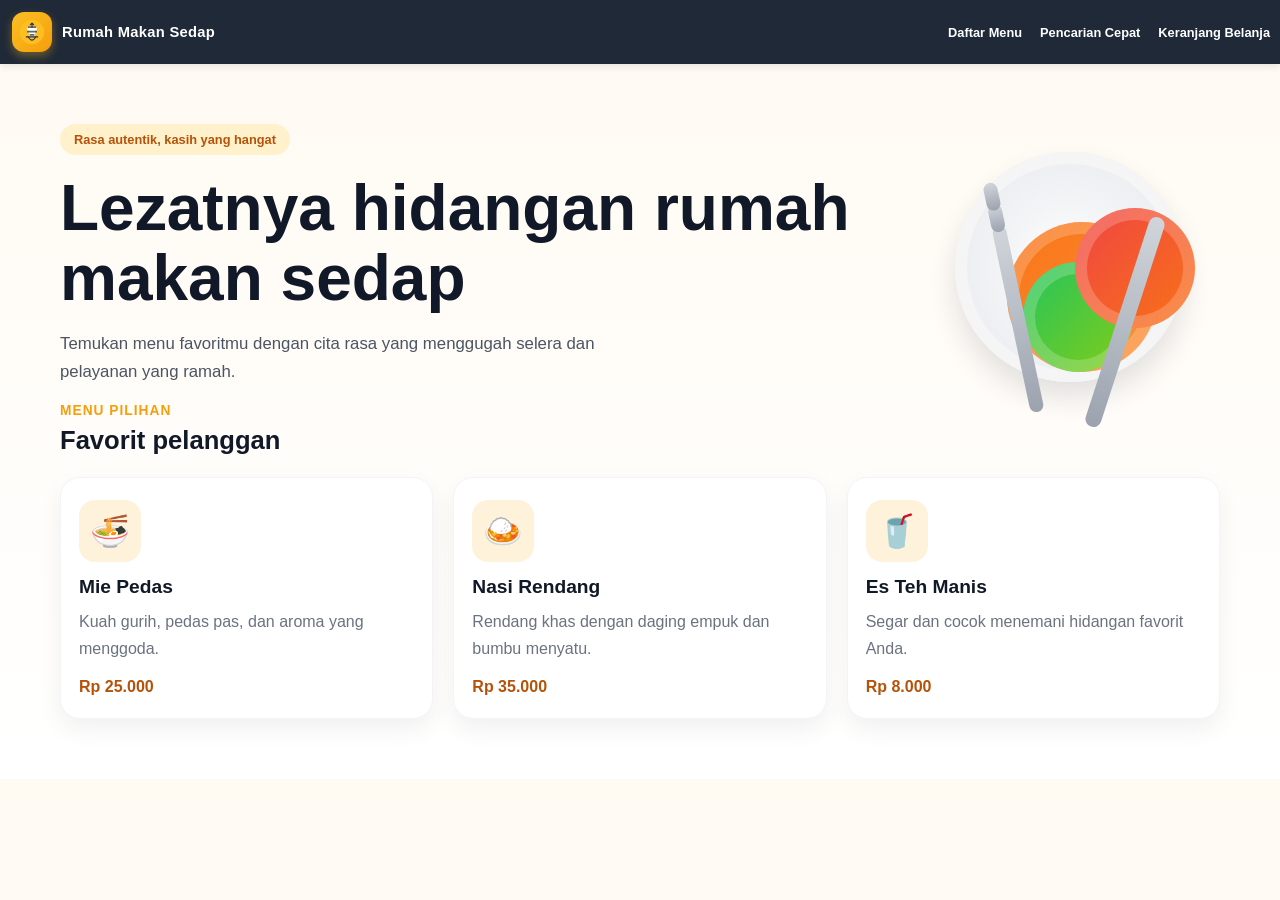
==== bljr.html @ e5545e33 "Initial commit" ====
<!DOCTYPE html>
<html lang="id">
  <head>
    <meta charset="UTF-8" />
    <meta name="viewport" content="width=device-width, initial-scale=1.0" />
    <title>Navbar</title>
    <link rel="stylesheet" href="rasya.css" />
  </head>
  <body>
    <header class="navbar">
      <div class="brand" aria-label="Rumah Makan Sedap">
        <div class="logo-mark" aria-hidden="true">
          <svg viewBox="0 0 64 64" xmlns="http://www.w3.org/2000/svg" role="img" aria-label="Logo rumah makan">
            <circle cx="32" cy="32" r="30" fill="#fbbf24" />
            <path d="M20 24c0-3.314 2.686-6 6-6h12c3.314 0 6 2.686 6 6v3c0 1.107-.893 2-2 2h-2v10c0 3.314-2.686 6-6 6h-4c-3.314 0-6-2.686-6-6V29h-2c-1.107 0-2-.893-2-2v-3Z" fill="#fff" />
            <path d="M22 18h20v4H22zm-2 11h24v4H20zm6 8h12v4H26z" fill="#1f2937" fill-opacity="0.7"/>
            <path d="M32 12v8M28 14l4-4 4 4" fill="none" stroke="#1f2937" stroke-width="2.5" stroke-linecap="round" stroke-linejoin="round"/>
            <path d="M18 44h28M24 46c2.5 4 5 6 8 6s5.5-2 8-6" fill="none" stroke="#1f2937" stroke-width="2.5" stroke-linecap="round"/>
          </svg>
        </div>
        <span class="brand-name">Rumah Makan Sedap</span>
      </div>

      <nav class="nav-menu" aria-label="Navigasi utama">
        <a href="#">Daftar Menu</a>
        <a href="#">Pencarian Cepat</a>
        <a href="#">Keranjang Belanja</a>
      </nav>
    </header>

    <main class="page-content">
      <section class="hero">
        <div class="hero-text">
          <p class="tag">Rasa autentik, kasih yang hangat</p>
          <h1>Lezatnya hidangan rumah makan sedap</h1>
          <p class="subtext">
            Temukan menu favoritmu dengan cita rasa yang menggugah selera dan pelayanan yang ramah.
          </p>
        </div>

        <div class="hero-visual" aria-label="Ilustrasi makanan">
          <div class="plate">
            <div class="food food-one"></div>
            <div class="food food-two"></div>
            <div class="food food-three"></div>
            <div class="fork"></div>
            <div class="spoon"></div>
          </div>
        </div>
      </section>

      <section class="menu-preview">
        <div class="section-title">
          <p>Menu Pilihan</p>
          <h2>Favorit pelanggan</h2>
        </div>

        <div class="card-grid">
          <article class="food-card">
            <div class="card-icon">🍜</div>
            <h3>Mie Pedas</h3>
            <p>Kuah gurih, pedas pas, dan aroma yang menggoda.</p>
            <span>Rp 25.000</span>
          </article>

          <article class="food-card">
            <div class="card-icon">🍛</div>
            <h3>Nasi Rendang</h3>
            <p>Rendang khas dengan daging empuk dan bumbu menyatu.</p>
            <span>Rp 35.000</span>
          </article>

          <article class="food-card">
            <div class="card-icon">🥤</div>
            <h3>Es Teh Manis</h3>
            <p>Segar dan cocok menemani hidangan favorit Anda.</p>
            <span>Rp 8.000</span>
          </article>
        </div>
      </section>
    </main>
  </body>
</html>
---- rasya.css ----
* {
  margin: 0;
  padding: 0;
  box-sizing: border-box;
}

body {
  font-family: Arial, sans-serif;
  background: linear-gradient(180deg, #fffaf2 0%, #fff 100%);
  color: #1f2937;
}

.navbar {
  display: flex;
  align-items: center;
  justify-content: space-between;
  background: #1f2937;
  padding: 12px 20px;
  box-shadow: 0 2px 8px rgba(0, 0, 0, 0.1);
}

.brand {
  display: flex;
  align-items: center;
  gap: 10px;
  margin-left: 0;
  transform: translateX(-8px);
}

.logo-mark {
  width: 40px;
  height: 40px;
  display: flex;
  align-items: center;
  justify-content: center;
  border-radius: 12px;
  background: linear-gradient(135deg, #fbbf24, #f59e0b);
  box-shadow: 0 4px 10px rgba(251, 191, 36, 0.35);
}

.logo-mark svg {
  width: 26px;
  height: 26px;
}

.brand-name {
  color: #ffffff;
  font-size: 0.92rem;
  font-weight: 700;
  letter-spacing: 0.3px;
  white-space: nowrap;
}

.nav-menu {
  display: flex;
  align-items: center;
  gap: 18px;
  margin-right: 8px;
  transform: translateX(18px);
}

.nav-menu a {
  color: #ffffff;
  text-decoration: none;
  font-size: 0.8rem;
  font-weight: 600;
  transition: color 0.3s ease, transform 0.2s ease;
}

.nav-menu a:hover {
  color: #ffd166;
  transform: translateY(-1px);
}

.page-content {
  max-width: 1200px;
  margin: 0 auto;
  padding: 40px 20px 60px;
}

.hero {
  display: flex;
  align-items: center;
  justify-content: space-between;
  gap: 20px;
  padding: 20px 0 0;
}

.hero-text {
  flex: 1;
}

.tag {
  display: inline-block;
  padding: 8px 14px;
  background: #fff1cc;
  color: #b45309;
  border-radius: 999px;
  font-size: 0.8rem;
  font-weight: 700;
  margin-bottom: 18px;
}

.hero h1 {
  font-size: clamp(2.2rem, 5vw, 4rem);
  line-height: 1.1;
  color: #111827;
  margin-bottom: 16px;
}

.subtext {
  max-width: 560px;
  font-size: 1.05rem;
  color: #4b5563;
  line-height: 1.7;
  margin-bottom: 24px;
}

.hero-visual {
  flex: 0 0 300px;
  display: flex;
  justify-content: center;
  align-items: center;
}

.plate {
  position: relative;
  width: 230px;
  height: 230px;
  border-radius: 50%;
  background: radial-gradient(circle at center, #fff 0%, #f3f4f6 40%, #e5e7eb 100%);
  box-shadow: inset 0 0 0 12px #f5f5f5, 0 16px 28px rgba(17, 24, 39, 0.12);
}

.food {
  position: absolute;
  border-radius: 50%;
  box-shadow: inset 0 0 0 12px rgba(255,255,255,0.2);
}

.food-one {
  width: 150px;
  height: 150px;
  background: linear-gradient(135deg, #f97316, #fb923c);
  top: 70px;
  left: 52px;
}

.food-two {
  width: 110px;
  height: 110px;
  background: linear-gradient(135deg, #22c55e, #84cc16);
  right: 52px;
  top: 110px;
}

.food-three {
  width: 120px;
  height: 120px;
  background: linear-gradient(135deg, #ef4444, #f97316);
  bottom: 54px;
  left: 120px;
}

.fork,
.spoon {
  position: absolute;
  background: linear-gradient(180deg, #d1d5db, #9ca3af);
  border-radius: 999px;
}

.fork {
  width: 14px;
  height: 190px;
  left: 56px;
  top: 72px;
  transform: rotate(-12deg);
}

.fork::before,
.fork::after {
  content: "";
  position: absolute;
  left: 0;
  width: 14px;
  height: 28px;
  background: linear-gradient(180deg, #d1d5db, #9ca3af);
  border-radius: 999px;
}

.fork::before { top: -22px; }
.fork::after { top: -44px; }

.spoon {
  width: 16px;
  height: 220px;
  right: 52px;
  top: 60px;
  transform: rotate(18deg);
}

.menu-preview {
  margin-top: -8px;
  padding-top: 0;
}

.section-title {
  margin-bottom: 22px;
}

.section-title p {
  color: #f59e0b;
  font-weight: 700;
  font-size: 0.86rem;
  text-transform: uppercase;
  letter-spacing: 1px;
}

.section-title h2 {
  font-size: clamp(1.6rem, 2vw, 2.5rem);
  margin-top: 8px;
  color: #111827;
}

.card-grid {
  display: grid;
  grid-template-columns: repeat(3, minmax(0, 1fr));
  gap: 20px;
}

.food-card {
  background: #fff;
  border: 1px solid #f3f4f6;
  border-radius: 20px;
  padding: 22px 18px;
  box-shadow: 0 10px 25px rgba(17, 24, 39, 0.06);
}

.card-icon {
  width: 62px;
  height: 62px;
  display: flex;
  align-items: center;
  justify-content: center;
  font-size: 2rem;
  background: #fff2db;
  border-radius: 16px;
  margin-bottom: 14px;
}

.food-card h3 {
  font-size: 1.2rem;
  color: #111827;
  margin-bottom: 10px;
}

.food-card p {
  color: #6b7280;
  line-height: 1.7;
  margin-bottom: 16px;
}

.food-card span {
  display: inline-block;
  font-weight: 700;
  color: #b45309;
}

@media (max-width: 820px) {
  .hero {
    flex-direction: column;
    text-align: center;
  }

  .hero-text {
    display: flex;
    flex-direction: column;
    align-items: center;
  }

  .stats {
    justify-content: center;
  }

  .card-grid {
    grid-template-columns: 1fr;
  }
}

@media (max-width: 520px) {
  .navbar {
    flex-direction: column;
    align-items: flex-start;
    gap: 12px;
  }

  .brand {
    transform: none;
  }

  .nav-menu {
    transform: none;
    margin-right: 0;
    flex-wrap: wrap;
  }

  .hero-actions {
    flex-direction: column;
    width: 100%;
  }

  .btn {
    width: 100%;
    text-align: center;
  }

  .plate {
    width: 280px;
    height: 280px;
  }
}
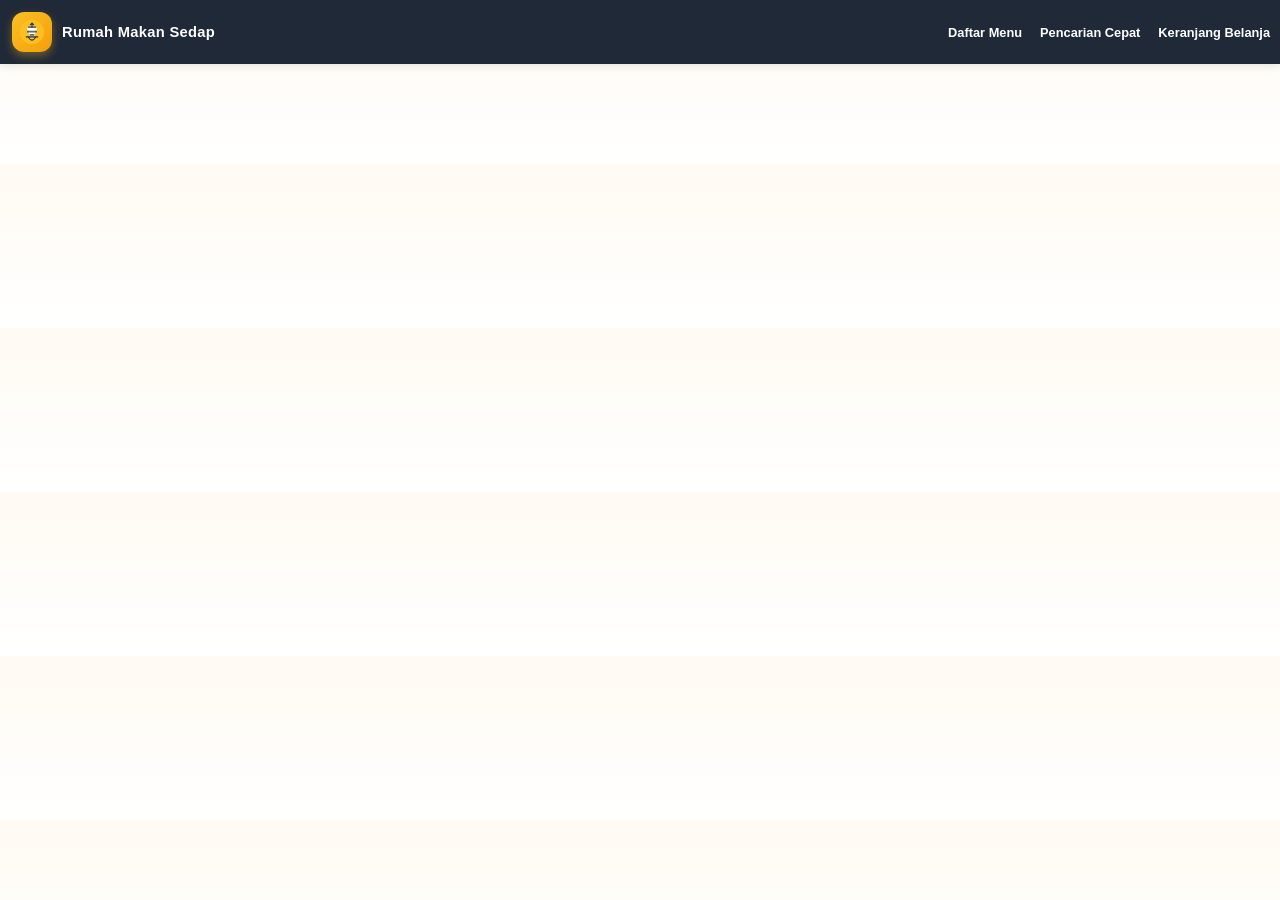
==== commit c247d0bf: "update program" ====
--- a/bljr.html
+++ b/bljr.html
@@ -29,55 +29,6 @@
     </header>
 
     <main class="page-content">
-      <section class="hero">
-        <div class="hero-text">
-          <p class="tag">Rasa autentik, kasih yang hangat</p>
-          <h1>Lezatnya hidangan rumah makan sedap</h1>
-          <p class="subtext">
-            Temukan menu favoritmu dengan cita rasa yang menggugah selera dan pelayanan yang ramah.
-          </p>
-        </div>
-
-        <div class="hero-visual" aria-label="Ilustrasi makanan">
-          <div class="plate">
-            <div class="food food-one"></div>
-            <div class="food food-two"></div>
-            <div class="food food-three"></div>
-            <div class="fork"></div>
-            <div class="spoon"></div>
-          </div>
-        </div>
-      </section>
-
-      <section class="menu-preview">
-        <div class="section-title">
-          <p>Menu Pilihan</p>
-          <h2>Favorit pelanggan</h2>
-        </div>
-
-        <div class="card-grid">
-          <article class="food-card">
-            <div class="card-icon">🍜</div>
-            <h3>Mie Pedas</h3>
-            <p>Kuah gurih, pedas pas, dan aroma yang menggoda.</p>
-            <span>Rp 25.000</span>
-          </article>
-
-          <article class="food-card">
-            <div class="card-icon">🍛</div>
-            <h3>Nasi Rendang</h3>
-            <p>Rendang khas dengan daging empuk dan bumbu menyatu.</p>
-            <span>Rp 35.000</span>
-          </article>
-
-          <article class="food-card">
-            <div class="card-icon">🥤</div>
-            <h3>Es Teh Manis</h3>
-            <p>Segar dan cocok menemani hidangan favorit Anda.</p>
-            <span>Rp 8.000</span>
-          </article>
-        </div>
-      </section>
     </main>
   </body>
 </html>
--- a/rasya.css
+++ b/rasya.css
@@ -90,17 +90,6 @@
   flex: 1;
 }
 
-.tag {
-  display: inline-block;
-  padding: 8px 14px;
-  background: #fff1cc;
-  color: #b45309;
-  border-radius: 999px;
-  font-size: 0.8rem;
-  font-weight: 700;
-  margin-bottom: 18px;
-}
-
 .hero h1 {
   font-size: clamp(2.2rem, 5vw, 4rem);
   line-height: 1.1;
@@ -116,89 +105,6 @@
   margin-bottom: 24px;
 }
 
-.hero-visual {
-  flex: 0 0 300px;
-  display: flex;
-  justify-content: center;
-  align-items: center;
-}
-
-.plate {
-  position: relative;
-  width: 230px;
-  height: 230px;
-  border-radius: 50%;
-  background: radial-gradient(circle at center, #fff 0%, #f3f4f6 40%, #e5e7eb 100%);
-  box-shadow: inset 0 0 0 12px #f5f5f5, 0 16px 28px rgba(17, 24, 39, 0.12);
-}
-
-.food {
-  position: absolute;
-  border-radius: 50%;
-  box-shadow: inset 0 0 0 12px rgba(255,255,255,0.2);
-}
-
-.food-one {
-  width: 150px;
-  height: 150px;
-  background: linear-gradient(135deg, #f97316, #fb923c);
-  top: 70px;
-  left: 52px;
-}
-
-.food-two {
-  width: 110px;
-  height: 110px;
-  background: linear-gradient(135deg, #22c55e, #84cc16);
-  right: 52px;
-  top: 110px;
-}
-
-.food-three {
-  width: 120px;
-  height: 120px;
-  background: linear-gradient(135deg, #ef4444, #f97316);
-  bottom: 54px;
-  left: 120px;
-}
-
-.fork,
-.spoon {
-  position: absolute;
-  background: linear-gradient(180deg, #d1d5db, #9ca3af);
-  border-radius: 999px;
-}
-
-.fork {
-  width: 14px;
-  height: 190px;
-  left: 56px;
-  top: 72px;
-  transform: rotate(-12deg);
-}
-
-.fork::before,
-.fork::after {
-  content: "";
-  position: absolute;
-  left: 0;
-  width: 14px;
-  height: 28px;
-  background: linear-gradient(180deg, #d1d5db, #9ca3af);
-  border-radius: 999px;
-}
-
-.fork::before { top: -22px; }
-.fork::after { top: -44px; }
-
-.spoon {
-  width: 16px;
-  height: 220px;
-  right: 52px;
-  top: 60px;
-  transform: rotate(18deg);
-}
-
 .menu-preview {
   margin-top: -8px;
   padding-top: 0;
